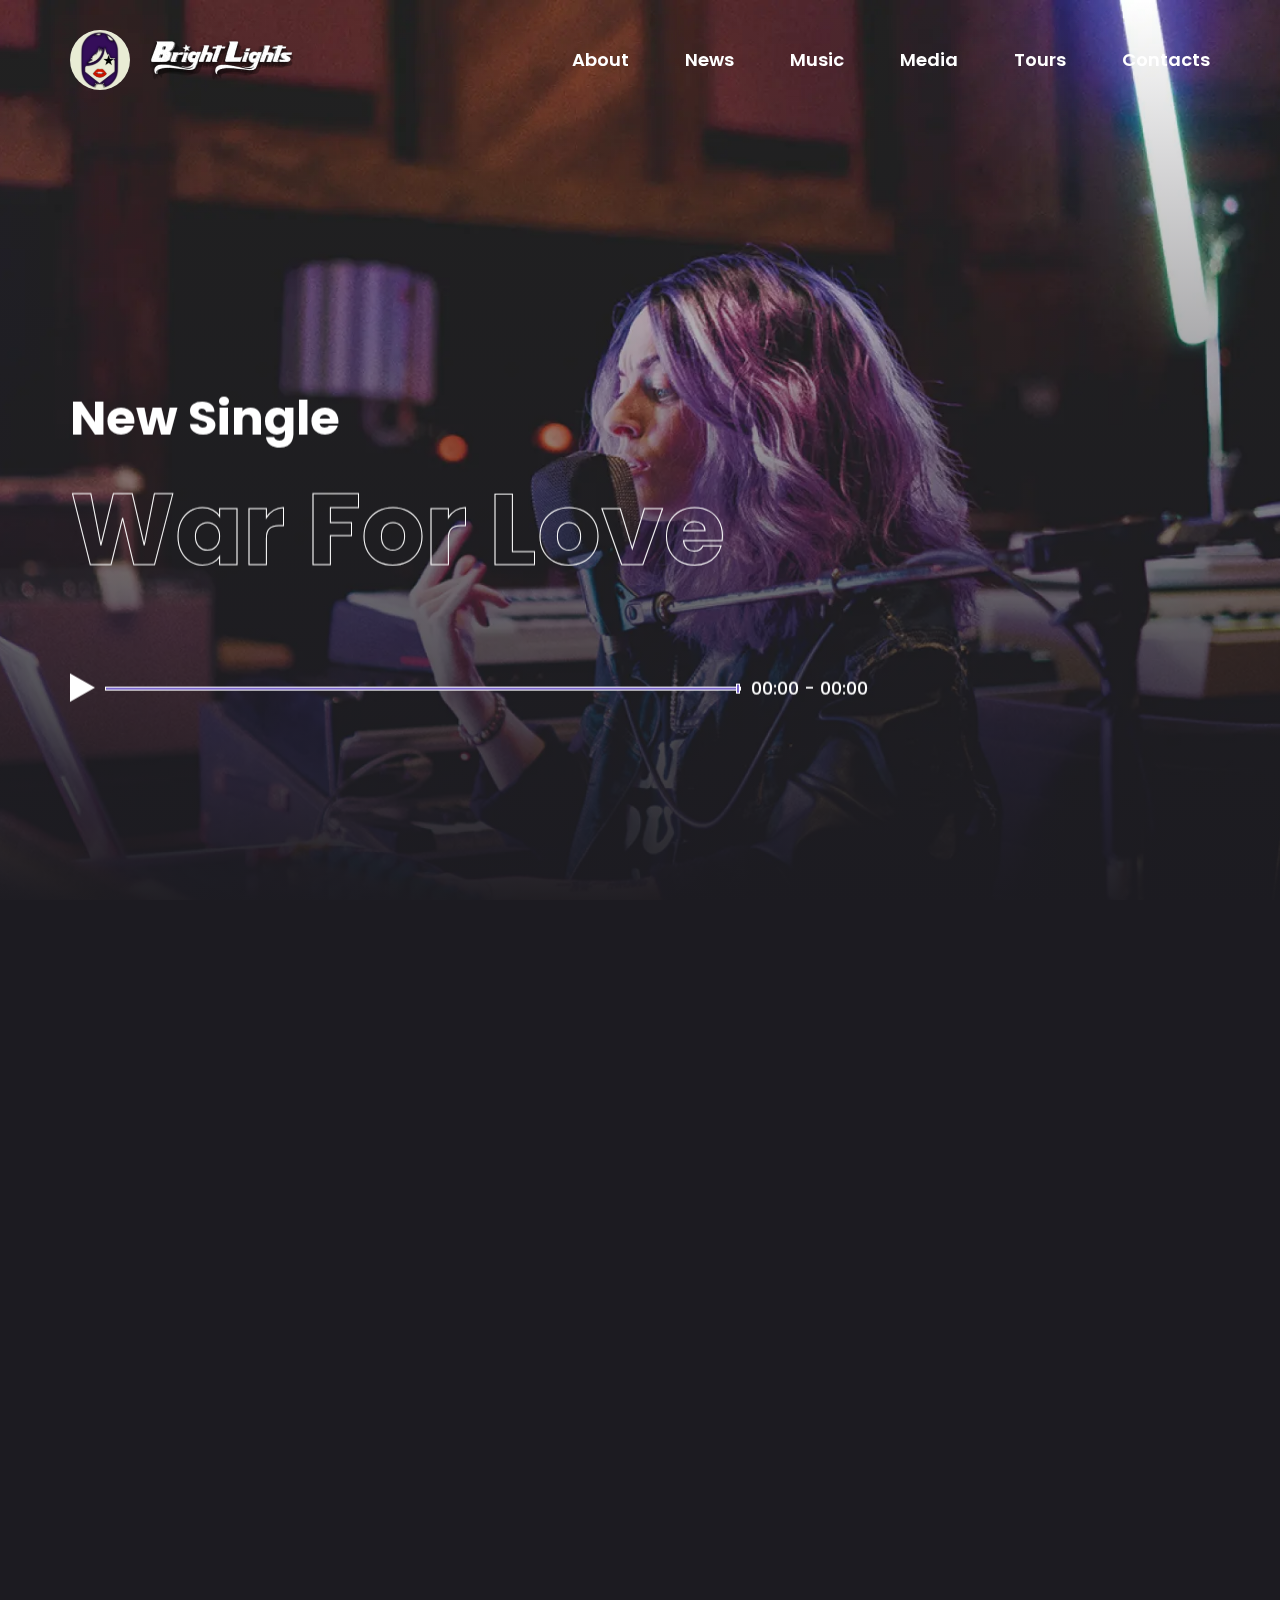
==== index.html @ 3012ba5b "Add files via upload" ====
<!DOCTYPE html>
<html lang="en">

<head>
	<title>HomePage</title>
	<meta charset="UTF-8">
	<meta name="format-detection" content="telephone=no">
	<!-- <style>body{opacity: 0;}</style> -->
	<link rel="stylesheet" href="css/style.css">
	<link rel="shortcut icon" href="favicon.ico">
	<!-- <meta name="robots" content="noindex, nofollow"> -->
	<meta name="viewport" content="width=device-width, initial-scale=1.0">
</head>

<body>
	<div class="wrapper">
		<div class="scroll-page">
			<header class="header">
				<div class="header__container">
					<a href="#" class="header__logo logo">
						<div class="logo__icon"><img src="img/logo/logo1.svg" alt="Logo-icon"></div>
						<div data-da=".menu__body, 767.98, 0" class="logo__text"><img src="img/logo/logo2.webp" alt="Logo-text"></div>
					</a>
					<div class="header__menu menu">
						<nav class="menu__body">
							<ul class="menu__list">
								<li class="menu__item"><a href="#" class="menu__link">About</a></li>
								<li class="menu__item"><a href="#" class="menu__link">News</a></li>
								<li class="menu__item"><a href="#" class="menu__link">Music</a></li>
								<li class="menu__item"><a href="#" class="menu__link">Media</a></li>
								<li class="menu__item"><a href="#" class="menu__link">Tours</a></li>
								<li class="menu__item"><a href="#" class="menu__link">Contacts</a></li>
							</ul>
						</nav>
						<button type="button" class="menu__icon icon-menu"><span></span></button>
					</div>
				</div>
			</header>
			<main class="page">
				<section class="page__main main">
					<div class="main__container">
						<div class="main__bg"><img src="img/main/background-main.webp" alt="Background-main"></div>
						<div data-speed="1.4" class="main__content">
							<p class="main__label">New Single</p>
							<h1 class="main__title">War For Love</h1>
							<div class="main__audio audio-player">
								<audio id="main-player">
									<source src="track/Europe - The Fiinal Countdown (Kalashnikoff Remix).mp3" type="audio/mpeg">
								</audio>

								<div class="audio-player__controls">
									<button class="audio-player__play-pause-btn" id="main-play-pause-btn">
										<i class="audio-player__play-icon" id="main-play-icon"><svg>
												<use xlink:href="img/icons/icons.svg#play"></use>
											</svg></i>
										<i class="audio-player__pause-icon" id="main-pause-icon"><svg>
												<use xlink:href="img/icons/icons.svg#pause"></use>
											</svg></i>
									</button>
								</div>
								<div class="audio-player__progress">
									<div class="audio-player__progress-bar" id="main-progress-bar"></div>
								</div>
								<div class="audio-player__time">
									<span class="audio-player__current-time" id="main-current-time">00:00</span><span> -</span>
									<span class="audio-player__total-time" id="main-total-time">00:00</span>
								</div>
							</div>
						</div>
						<div class="main__items">
							<div class="main__item">
								<a href="#" class="main__link link-main">
									<div class="link-main__image"><img src="img/main/item1.webp" alt="Item"></div>
									<div class="link-main__content">
										<p>Working on my upcoming full-lenthalbum that`s releasing later this year.</p>
									</div>
								</a>
							</div>
							<div class="main__item">
								<a href="#" class="main__link link-main">
									<div class="link-main__image"><img src="img/main/item2.webp" alt="Item"></div>
									<div class="link-main__content">
										<p>Halloween vibes. Listen my new track!</p>
									</div>
								</a>
							</div>
							<div class="main__item">
								<a href="#" class="main__link link-main">
									<div class="link-main__image"><img src="img/main/item3.webp" alt="Item"></div>
									<div class="link-main__content">
										<p>WarForLove is OUT NOW!! Stream it here!</p>
									</div>
								</a>
							</div>
						</div>
					</div>
				</section>
				<section class="page__bright bright">
					<div class="bright__container">
						<div class="bright__body">
							<div class="bright__content">
								<div class="bright__title title">
									<svg>
										<use xlink:href="img/icons/icons.svg#histograma"></use>
									</svg>
									<h2>bright lights</h2>
								</div>
								<div class="bright__text">
									<p>
										Bright Lights is a multi-Grammy nominated singer, songwriter, DJ and record producer. She has written for numerous
									</p>
									<p>
										pop stars including Britney Spears, Justin Bieber, Usher and Beyoncé. Her catalog has amassed over 1 billion streams
										worldwide. More than 100 million of those streams can be attributed to her artist career and include such hits as
										Porter Robinson's "Language," 3LAU's "How You Love Me" and her own single "Runaway." She was also a featured vocalist
										on Zedd's #1 Clarity album. Her latest music video, "Put It Down," reached 1 million streams in the first week,
										releasing independently. Bright Lights is currently in the studio working on a self-produced album slated for release
										in 2020.
									</p>
								</div>
								<div class="bright__links">
									<a href="#" class="bright__link"><svg>
											<use xlink:href="img/icons/icons.svg#link-icon"></use>
										</svg>Based in: Los Angeles</a>
									<a href="#" class="bright__link"><svg>
											<use xlink:href="img/icons/icons.svg#link-icon"></use>
										</svg>Founded in 2011</a>
									<a href="#" class="bright__link"><svg>
											<use xlink:href="img/icons/icons.svg#link-icon"></use>
										</svg>Genre: #DancePop</a>
									<a href="#" class="bright__link"><svg>
											<use xlink:href="img/icons/icons.svg#link-icon"></use>
										</svg>Label: 333 Recordings</a>
								</div>
							</div>
							<div class="bright__slider-block">
								<div class="bright__slider swiper">
									<div class="bright__wrapper swiper-wrapper">
										<div class="bright__slide swiper-slide"><img src="img/bright/image1.webp" alt="Image"></div>
										<div class="bright__slide swiper-slide"><img src="img/bright/image2.webp" alt="Image"></div>
										<div class="bright__slide swiper-slide"><img src="img/bright/image1.webp" alt="Image"></div>
										<div class="bright__slide swiper-slide"><img src="img/bright/image2.webp" alt="Image"></div>
									</div>
								</div>
							</div>
						</div>
						<div class="bright__poster poster-bright">
							<div class="poster-bright__text">
								<p>
									“In an age where mainstream music is designed to be as
									easily consumed as possible, listening to Bright Lights is
									refreshing, to say the least. Her sound is perfect for radio
									but complex enough to separate her from other pop newcomers.”
								</p>
							</div>
							<a href="#" class="poster-bright__link">PopULove.net</a>
							<div class="poster-bright__image"><img src="img/bright/poster.webp" alt="Poster"></div>
						</div>
					</div>
				</section>
				<section class="page__last-tracks last-tracks">
					<div class="last-tracks__container">
						<div data-da=".last-tracks__content, 767.98, 1" class="last-tracks__image" id="image-animation">
							<img src="img/last-tracks/image1.webp" alt="Image" id="track-image">
						</div>
						<div class="last-tracks__content">
							<div class="last-tracks__title title">
								<svg>
									<use xlink:href="img/icons/icons.svg#histograma"></use>
								</svg>
								<h2>Last tracks</h2>
							</div>
							<div class="last-tracks__audio audio-player">
								<audio id="last-player">
									<source src="track/Europe - The Fiinal Countdown (Kalashnikoff Remix).mp3" type="audio/mpeg">
								</audio>
								<div class="audio-player__controls">
									<button class="audio-player__play-pause-btn" id="last-play-pause-btn">
										<i class="audio-player__play-icon" id="last-play-icon"><svg>
												<use xlink:href="img/icons/icons.svg#play"></use>
											</svg></i>
										<i class="audio-player__pause-icon" id="last-pause-icon"><svg>
												<use xlink:href="img/icons/icons.svg#pause"></use>
											</svg></i>
									</button>
								</div>
								<div class="audio-player__progress">
									<div class="audio-player__progress-bar" id="last-progress-bar"></div>
								</div>
								<div class="audio-player__time">
									<span class="audio-player__current-time" id="last-current-time">00:00</span><span> -</span>
									<span class="audio-player__total-time" id="last-total-time">00:00</span>
								</div>
							</div>
							<ol class="last-tracks__track-list" id="track-list">
								<li class="last-tracks__track playing" data-src="track/Europe - The Fiinal Countdown (Kalashnikoff Remix).mp3" data-img="img/last-tracks/image1.webp">Europe - The Fiinal Countdown (Kalashnikoff Remix)</li>
								<li class="last-tracks__track" data-src="track/Dirty Boys - We Like to Party(Remix).mp3" data-img="img/bright/image1.webp">Dirty Boys - We Like to Party(Remix)</li>
								<li class="last-tracks__track" data-src="track/Dr.Alban(Remix).mp3" data-img="img/bright/image2.webp">Dr.Alban(Remix)</li>
								<li class="last-tracks__track" data-src="track/Queen - Another One Bites The Dust (Remix).mp3" data-img="img/bright/poster.webp">Queen - Another One Bites The Dust (Sofia Zlatko Remix)</li>
								<li class="last-tracks__track" data-src="track/Samira - When I Look Into Your Eyes (Maxi Mix).mp3" data-img="img/vegas/image1.webp">Samira - When I Look Into Your Eyes (Maxi Mix)</li>
							</ol>
							<div class="last-tracks__links">
								<p class="last-tracks__label">Follow me:</p>
								<a href="#" class="last-tracks__link">
									<svg>
										<use xlink:href="img/icons/icons.svg#spotify"></use>
									</svg>
									<p>Spotify</p>
								</a>
								<a href="#" class="last-tracks__link">
									<svg>
										<use xlink:href="img/icons/icons.svg#apple"></use>
									</svg>
									<p>iTunes</p>
								</a>
							</div>
						</div>
					</div>
				</section>
				<section class="page__vegas vegas">
					<div class="vegas__container">
						<div class="vegas__images">
							<div class="vegas__image vegas__image--1"><img src="img/vegas/image1.webp" alt="Image"></div>
							<div class="vegas__image vegas__image--2"><img src="img/vegas/image2.webp" alt="Image"></div>
							<div class="vegas__image vegas__image--3"><img src="img/vegas/image3.webp" alt="Image"></div>
							<div class="vegas__image vegas__image--4">
								<img src="img/vegas/image4.webp" alt="Image">
								<h2 class="vegas__title">EDC Las Vegas Mainstage</h2>
							</div>
							<div class="vegas__image vegas__image--5"><img src="img/vegas/image5.webp" alt="Image"></div>
						</div>
						<div class="vegas__body-swiper">
							<div class="vegas__slider swiper">
								<div class="vegas__wrapper swiper-wrapper">
									<div class="vegas__slide slide-vegas swiper-slide">
										<div class="slide-vegas__image"><img src="img/vegas/slide1.webp" alt="Image"></div>
										<h3 class="slide-vegas__title">Chandler, AZ</h3>
										<p class="slide-vegas__subtitle">The Park at Wild Horse Pass</p>
										<div class="slide-vegas__inner">
											<p class="slide-vegas__date">Apr 02 2021</p>
											<a href="#" class="slide-vegas__tickets">tickets</a>
										</div>
									</div>
									<div class="vegas__slide slide-vegas swiper-slide">
										<div class="slide-vegas__image"><img src="img/vegas/slide2.webp" alt="Image"></div>
										<h3 class="slide-vegas__title">Ibiza, IBZ</h3>
										<p class="slide-vegas__subtitle">Swag Ibiza Club</p>
										<div class="slide-vegas__inner">
											<p class="slide-vegas__date">Jul 08 2021</p>
											<a href="#" class="slide-vegas__tickets">tickets</a>
										</div>
									</div>
									<div class="vegas__slide slide-vegas swiper-slide">
										<div class="slide-vegas__image"><img src="img/vegas/slide3.webp" alt="Image"></div>
										<h3 class="slide-vegas__title">Ibiza, IBZ</h3>
										<p class="slide-vegas__subtitle">El Swing Ibiza</p>
										<div class="slide-vegas__inner">
											<p class="slide-vegas__date">Jul 10 2021</p>
											<a href="#" class="slide-vegas__tickets">tickets</a>
										</div>
									</div>
									<div class="vegas__slide slide-vegas swiper-slide">
										<div class="slide-vegas__image"><img src="img/vegas/slide1.webp" alt="Image"></div>
										<h3 class="slide-vegas__title">Chandler, AZ</h3>
										<p class="slide-vegas__subtitle">The Park at Wild Horse Pass</p>
										<div class="slide-vegas__inner">
											<p class="slide-vegas__date">Apr 02 2021</p>
											<a href="#" class="slide-vegas__tickets">tickets</a>
										</div>
									</div>
									<div class="vegas__slide slide-vegas swiper-slide">
										<div class="slide-vegas__image"><img src="img/vegas/slide2.webp" alt="Image"></div>
										<h3 class="slide-vegas__title">Ibiza, IBZ</h3>
										<p class="slide-vegas__subtitle">Swag Ibiza Club</p>
										<div class="slide-vegas__inner">
											<p class="slide-vegas__date">Jul 08 2021</p>
											<a href="#" class="slide-vegas__tickets">tickets</a>
										</div>
									</div>
									<div class="vegas__slide slide-vegas swiper-slide">
										<div class="slide-vegas__image"><img src="img/vegas/slide3.webp" alt="Image"></div>
										<h3 class="slide-vegas__title">Ibiza, IBZ</h3>
										<p class="slide-vegas__subtitle">El Swing Ibiza</p>
										<div class="slide-vegas__inner">
											<p class="slide-vegas__date">Jul 10 2021</p>
											<a href="#" class="slide-vegas__tickets">tickets</a>
										</div>
									</div>
								</div>
							</div>
							<button type="button" class="vegas__slide-button vegas__slide-button-prev"><svg>
									<use xlink:href="img/icons/icons.svg#arrow"></use>
								</svg></button>
							<button type="button" class="vegas__slide-button vegas__slide-button-next"><svg>
									<use xlink:href="img/icons/icons.svg#arrow"></use>
								</svg></button>
						</div>
					</div>
				</section>
			</main>
			<footer class="footer">
				<div class="footer__container">
					<a href="#" class="footer__logo logo-footer">
						<div class="logo-footer__icon"><img src="img/logo/logo1.svg" alt="Logo-icon"></div>
						<div class="logo-footer__text"><img src="img/logo/logo2.webp" alt="Logo-text"></div>
					</a>
					<table class="footer__contact">
						<tr>
							<td>Artist Management:</td>
							<td><span>Jake Henny</span></td>
						</tr>
						<tr>
							<td>EMAIL:</td>
							<td><span><a href="tomail:jake@brightlightsofficial.com">jake@brightlightsofficial.com</a></span></td>
						</tr>
					</table>
					<div class="footer__sociale sociale-footer">
						<a href="#" class="sociale-footer__link">
							<svg>
								<use xlink:href="img/icons/icons.svg#apple"></use>
							</svg>
						</a>
						<a href="#" class="sociale-footer__link">
							<svg>
								<use xlink:href="img/icons/icons.svg#spotify"></use>
							</svg>
						</a>
						<a href="#" class="sociale-footer__link">
							<svg>
								<use xlink:href="img/icons/icons.svg#instagram"></use>
							</svg>
						</a>
						<a href="#" class="sociale-footer__link">
							<svg>
								<use xlink:href="img/icons/icons.svg#youtube"></use>
							</svg>
						</a>
						<a href="#" class="sociale-footer__link">
							<svg>
								<use xlink:href="img/icons/icons.svg#twitter"></use>
							</svg>
						</a>
						<a href="#" class="sociale-footer__link">
							<svg>
								<use xlink:href="img/icons/icons.svg#facebook"></use>
							</svg>
						</a>
					</div>
					<div class="footer__copy">
						<p>© 2020 DJ bright lights.</p>
					</div>
				</div>
			</footer>
		</div>


	</div>
	
	<script src="libs/gsap/gsap.min.js"></script>
	<script src="libs/gsap/ScrollTrigger.min.js"></script>
	<script src="libs/gsap/ScrollSmoother.min.js"></script>
	<script src="js/app.js"></script>
	
</body>

</html>
---- css/style.css ----
@import url(https://fonts.googleapis.com/css?family=Poppins:regular,500,600,700&display=swap);
@import url(https://fonts.googleapis.com/css?family=Roboto:regular&display=swap);
* {
	padding: 0;
	margin: 0;
	border: 0;
}
*,
*::after,
*::before {
	box-sizing: border-box;
}
*::after,
*::before {
	display: inline-block;
}
body,
html {
	height: 100%;
	min-width: 320px;
}
body {
	color: #fff;
	line-height: 1;
	font-family: Poppins;
	font-size: 1rem;
	-ms-text-size-adjust: 100%;
	-moz-text-size-adjust: 100%;
	-webkit-text-size-adjust: 100%;
	-webkit-font-smoothing: antialiased;
	-moz-osx-font-smoothing: grayscale;
}
button,
input,
textarea {
	font-family: Poppins;
	font-size: inherit;
	line-height: inherit;
	color: inherit;
	background-color: transparent;
}
input,
textarea {
	width: 100%;
}
button,
option,
select {
	cursor: pointer;
}
a {
	display: inline-block;
	color: inherit;
	text-decoration: none;
}
ul li {
	list-style: none;
}
img {
	vertical-align: top;
}
h1,
h2,
h3,
h4,
h5,
h6 {
	font-weight: inherit;
	font-size: inherit;
}
body {
	background-color: #1c1b21;
}
.lock body {
	overflow: hidden;
	touch-action: none;
	-ms-scroll-chaining: none;
	overscroll-behavior: none;
}
.wrapper {
	min-height: 100%;
	display: flex;
	flex-direction: column;
	overflow: hidden;
}
@supports (overflow: clip) {
	.wrapper {
		overflow: clip;
	}
}
.wrapper > main {
	flex: 1 1 auto;
}
.wrapper > * {
	min-width: 0;
}
[class*="__container"] {
	max-width: 73.125rem;
	margin: 0 auto;
	padding: 0 0.9375rem;
}
.icon-menu {
	display: none;
}
.ibg {
	width: 100%;
	height: 100%;
	-o-object-fit: cover;
	object-fit: cover;
}
.ibg--top {
	-o-object-position: top;
	object-position: top;
}
.ibg--bottom {
	-o-object-position: bottom;
	object-position: bottom;
}
.ibg--left {
	-o-object-position: left;
	object-position: left;
}
.ibg--right {
	-o-object-position: right;
	object-position: right;
}
.ibg--contain {
	-o-object-fit: contain;
	object-fit: contain;
}
.logo {
	transition: all 0.3s;
}
.logo__icon {
	border-radius: 50%;
}
.logo__icon img {
	width: 100%;
	transition: -webkit-filter 0.6s;
	transition: filter 0.6s;
	transition:
		filter 0.6s,
		-webkit-filter 0.6s;
}
.logo__text img {
	width: 100%;
	transition: -webkit-filter 0.6s;
	transition: filter 0.6s;
	transition:
		filter 0.6s,
		-webkit-filter 0.6s;
}
.audio-player {
	display: flex;
	align-items: center;
	gap: 0.625rem;
	width: 100%;
}
.audio-player__play-pause-btn svg {
	width: 100%;
}
.audio-player__play-icon svg {
	width: 100%;
}
.audio-player__pause-icon {
	display: none;
}
.audio-player__pause-icon svg {
	width: 100%;
}
.audio-player__progress {
	height: 0.25rem;
	background: #fff;
	flex-grow: 1;
	border: 0.0625rem solid #fff;
}
.audio-player__progress-bar {
	height: 0.125rem;
	background: #7a66cc;
	position: relative;
}
.audio-player__progress-bar::before {
	content: "";
	position: absolute;
	width: 0.25rem;
	height: 0.625rem;
	top: 50%;
	-webkit-transform: translateY(-50%);
	transform: translateY(-50%);
	right: 0;
	background: #7a66cc;
	border: 0.0625rem solid #fff;
}
.audio-player__time {
	font-weight: 500;
}
.title {
	display: flex;
	align-items: center;
}
.title svg {
	color: #7a66cc;
	-webkit-animation: rotateSvg 1s infinite ease-in-out;
	animation: rotateSvg 1s infinite ease-in-out;
}
@-webkit-keyframes rotateSvg {
	0% {
		-webkit-transform: translateX(0);
		transform: translateX(0);
	}
	25% {
		-webkit-transform: perspective(100px) translateX(1%) rotateY(-15deg);
		transform: perspective(100px) translateX(1%) rotateY(-15deg);
	}
	50% {
		-webkit-transform: translateX(0);
		transform: translateX(0);
	}
	75% {
		-webkit-transform: perspective(100px) translateX(-1%) rotateY(15deg);
		transform: perspective(100px) translateX(-1%) rotateY(15deg);
	}
	100% {
		-webkit-transform: translateX(0);
		transform: translateX(0);
	}
}
@keyframes rotateSvg {
	0% {
		-webkit-transform: translateX(0);
		transform: translateX(0);
	}
	25% {
		-webkit-transform: perspective(100px) translateX(1%) rotateY(-15deg);
		transform: perspective(100px) translateX(1%) rotateY(-15deg);
	}
	50% {
		-webkit-transform: translateX(0);
		transform: translateX(0);
	}
	75% {
		-webkit-transform: perspective(100px) translateX(-1%) rotateY(15deg);
		transform: perspective(100px) translateX(-1%) rotateY(15deg);
	}
	100% {
		-webkit-transform: translateX(0);
		transform: translateX(0);
	}
}
.title h2 {
	font-weight: 700;
}
.title h2::first-letter {
	text-transform: uppercase;
}
.header {
	position: absolute;
	width: 100%;
	top: 0;
	left: 0;
	z-index: 50;
}
.header__container {
	display: flex;
	justify-content: space-between;
	align-items: center;
	gap: 1.25rem;
}
.header__logo {
	max-width: 14.5625rem;
	display: flex;
	align-items: center;
	gap: 1.25rem;
	position: relative;
	z-index: 55;
}
.header__menu {
	font-size: 1.125rem;
	font-weight: 600;
}
.menu__list {
	display: flex;
}
.menu__link {
	position: relative;
}
.menu__link::before {
	content: "";
	position: absolute;
	width: 0%;
	height: 0.0625rem;
	bottom: 0;
	left: 50%;
	background: #fff;
	transition: all 0.3s;
}
.footer__container {
	display: flex;
	flex-direction: column;
	align-items: center;
}
.footer__logo {
	max-width: 14.5625rem;
	display: flex;
	align-items: center;
	gap: 1.25rem;
}
.footer__contact {
	text-align: center;
	text-transform: uppercase;
}
.footer__contact span {
	font-weight: 400;
}
.footer__contact tr {
	margin-bottom: 0.9375rem;
}
.footer__contact td {
	text-align: right;
}
.footer__contact td:nth-child(2n) {
	text-align: left;
}
.footer__contact td a {
	transition: all 0.3s;
}
.footer__sociale {
	display: flex;
	justify-content: center;
	align-items: center;
	flex-wrap: wrap;
	gap: 0.9375rem;
}
.footer__copy {
	font-size: 0.8125rem;
	text-transform: uppercase;
	opacity: 0.5;
}
.logo-footer {
	display: flex;
	gap: 1.25rem;
	align-items: center;
	transition: all 0.3s;
}
.logo-footer__icon img {
	width: 100%;
	transition: -webkit-filter 0.6s;
	transition: filter 0.6s;
	transition:
		filter 0.6s,
		-webkit-filter 0.6s;
}
.logo-footer__text img {
	width: 100%;
	transition: -webkit-filter 0.6s;
	transition: filter 0.6s;
	transition:
		filter 0.6s,
		-webkit-filter 0.6s;
}
.sociale-footer__link {
	cursor: pointer;
	width: 3.75rem;
	height: 3.75rem;
	border-radius: 50%;
	border: 0.5rem solid #2c2c2c;
	background-color: #7a66cc;
	display: flex;
	justify-content: center;
	align-items: center;
	transition: all 0.3s;
}
.sociale-footer__link svg {
	width: 1.5rem;
	height: 1.5rem;
	transition: all 0.3s;
}
.main__bg {
	overflow: hidden;
	position: absolute;
	width: 100%;
	top: 0;
	left: 0;
	z-index: -1;
	-o-object-position: bottom;
	object-position: bottom;
}
.main__bg::before {
	content: "";
	position: absolute;
	width: 100%;
	height: 100%;
	top: 0;
	left: 0;
	background: linear-gradient(180deg, rgba(255, 255, 255, 0) 0, #1c1b21 92.19%);
	z-index: 1;
}
.main__bg img {
	width: 100%;
	aspect-ratio: 1920/1000;
	-o-object-fit: cover;
	object-fit: cover;
}
.main__content {
	font-weight: 700;
}
.main__label {
	line-height: 120%;
}
.main__title {
	line-height: 165%;
	color: transparent;
	-webkit-text-stroke: 1px #fff;
}
.main__audio {
	width: 90%;
}
.main__items {
	display: flex;
	align-items: center;
	justify-content: center;
	gap: 1.875rem;
	flex-wrap: wrap;
}
.link-main {
	position: relative;
	border-radius: 1.25rem 0;
	overflow: hidden;
	transition: -webkit-filter 0.3s;
	transition: filter 0.3s;
	transition:
		filter 0.3s,
		-webkit-filter 0.3s;
}
.link-main__image img {
	width: 100%;
	aspect-ratio: 350/300;
	-o-object-fit: cover;
	object-fit: cover;
	transition: -webkit-transform 0.3s;
	transition: transform 0.3s;
	transition:
		transform 0.3s,
		-webkit-transform 0.3s;
}
.link-main__content {
	padding: 1.25rem;
	background: rgba(122, 102, 204, 0.7176470588);
	position: absolute;
	width: 100%;
	height: 25%;
	bottom: 0;
	left: 0;
	display: flex;
	align-items: center;
}
.link-main__content p {
	font-weight: 500;
}
.bright__body {
	position: relative;
}
.bright__content {
	width: 100%;
}
.bright__text p {
	opacity: 0.7;
}
.bright__text p:not(:last-child) {
	margin-bottom: 1.25rem;
}
.bright__links {
	display: grid;
	grid-template-columns: repeat(2, 1fr);
	row-gap: 1.875rem;
}
.bright__link {
	display: flex;
	align-items: center;
	gap: 1.25rem;
	transition: all 0.3s;
	font-size: 1.125rem;
	font-weight: 600;
}
.bright__link svg {
	color: #7a66cc;
	transition: all 0.3s;
}
.bright__slide {
	padding: 6.25rem;
}
.bright__slide img {
	width: 100%;
	aspect-ratio: 350/400;
	-o-object-fit: cover;
	object-fit: cover;
	border-radius: 1.875rem 0;
}
.poster-bright {
	position: relative;
	border: 0.0625rem solid #fff;
	border-radius: 1.875rem 0;
}
.poster-bright__text p {
	font-size: 1.125rem;
	line-height: 130%;
	position: relative;
	padding-bottom: 1.25rem;
}
.poster-bright__text p::before {
	content: "";
	position: absolute;
	width: 100%;
	height: 0.0625rem;
	bottom: 0;
	left: 0;
	background: #fff;
}
.poster-bright__link {
	padding-top: 1.5625rem;
	font-weight: 700;
	color: #7a66cc;
	font-size: 1.125rem;
	transition: all 0.3s;
}
.poster-bright__image img {
	width: 100%;
	aspect-ratio: 370/483;
	-o-object-fit: cover;
	object-fit: cover;
	border-radius: 1.875rem 0;
}
.last-tracks__image {
	border-radius: 50%;
	border: 1.25rem solid #7a66cc;
	outline: 1.25rem solid rgba(122, 102, 204, 0.5450980392);
	-webkit-animation: outline 1s infinite ease-out;
	animation: outline 1s infinite ease-out;
	overflow: hidden;
}
@-webkit-keyframes outline {
	0% {
		outline: 0.0625rem solid rgba(122, 102, 204, 0.1137254902);
	}
	10% {
		outline: 0.125rem solid rgba(122, 102, 204, 0.1843137255);
	}
	20% {
		outline: 0.25rem solid rgba(122, 102, 204, 0.368627451);
	}
	30% {
		outline: 0.375rem solid rgba(122, 102, 204, 0.5490196078);
	}
	40% {
		outline: 0.5rem solid rgba(122, 102, 204, 0.6745098039);
	}
	50% {
		outline: 0.625rem solid rgba(122, 102, 204, 0.5450980392);
	}
	60% {
		outline: 0.75rem solid rgba(122, 102, 204, 0.5450980392);
	}
	70% {
		outline: 0.875rem solid rgba(122, 102, 204, 0.5450980392);
	}
	80% {
		outline: 1rem solid rgba(122, 102, 204, 0.5450980392);
	}
	90% {
		outline: 1.125rem solid rgba(122, 102, 204, 0.5450980392);
	}
	100% {
		outline: 1.75rem solid rgba(122, 102, 204, 0.5450980392);
	}
}
@keyframes outline {
	0% {
		outline: 0.0625rem solid rgba(122, 102, 204, 0.1137254902);
	}
	10% {
		outline: 0.125rem solid rgba(122, 102, 204, 0.1843137255);
	}
	20% {
		outline: 0.25rem solid rgba(122, 102, 204, 0.368627451);
	}
	30% {
		outline: 0.375rem solid rgba(122, 102, 204, 0.5490196078);
	}
	40% {
		outline: 0.5rem solid rgba(122, 102, 204, 0.6745098039);
	}
	50% {
		outline: 0.625rem solid rgba(122, 102, 204, 0.5450980392);
	}
	60% {
		outline: 0.75rem solid rgba(122, 102, 204, 0.5450980392);
	}
	70% {
		outline: 0.875rem solid rgba(122, 102, 204, 0.5450980392);
	}
	80% {
		outline: 1rem solid rgba(122, 102, 204, 0.5450980392);
	}
	90% {
		outline: 1.125rem solid rgba(122, 102, 204, 0.5450980392);
	}
	100% {
		outline: 1.75rem solid rgba(122, 102, 204, 0.5450980392);
	}
}
.last-tracks__track {
	cursor: pointer;
}
.playing {
	color: #7a66cc;
}
.last-tracks__image img {
	width: 100%;
	aspect-ratio: 1/1;
	-o-object-fit: cover;
	object-fit: cover;
}
.last-tracks__track-list {
	padding: 0.625rem 1.875rem;
}
.last-tracks__track:not(:last-child) {
	margin-bottom: 0.9375rem;
}
.last-tracks__links {
	display: flex;
	gap: 1.25rem;
	align-items: center;
	justify-content: flex-start;
}
.last-tracks__label {
	font-weight: 600;
}
.last-tracks__link {
	display: flex;
	gap: 0.625rem;
	align-items: center;
}
.last-tracks__link svg {
	width: 1.875rem;
	height: 1.875rem;
}
.last-tracks__link p {
	font-size: 0.875rem;
	font-weight: 600;
}
.vegas__images {
	display: grid;
	grid-template-columns: repeat(4, 1fr);
	grid-template-rows: repeat(2, 1fr);
}
.vegas__image img {
	width: 100%;
	height: 100%;
	-o-object-fit: cover;
	object-fit: cover;
	border-radius: 1.875rem 0;
}
.vegas__image--1 {
	grid-area: 1/1/3/2;
}
.vegas__image--2 {
	grid-area: 1/2/2/3;
}
.vegas__image--3 {
	grid-area: 1/3/2/4;
}
.vegas__image--4 {
	grid-area: 2/2/3/4;
	position: relative;
}
.vegas__image--4::before {
	content: "";
	position: absolute;
	width: 100%;
	height: 100%;
	top: 0;
	left: 0;
	background: rgba(28, 27, 33, 0.8);
}
.vegas__image--5 {
	grid-area: 1/4/3/5;
}
.vegas__title {
	padding-left: 0.9375rem;
	padding-right: 0.9375rem;
	position: absolute;
	width: 100%;
	height: 100%;
	top: 50%;
	left: 0;
	text-align: center;
	font-weight: 700;
	color: #7a66cc;
}
.vegas__body-swiper {
	position: relative;
}
.vegas__slider {
	padding: 0.625rem;
}
.vegas__slide-button {
	border: 0.0625rem solid #fff;
	border-radius: 0.625rem 0;
	padding: 1.3125rem 0.5625rem;
	margin-bottom: 1.875srem;
	position: absolute;
}
.vegas__slide-button svg {
	width: 1.25rem;
	height: 0.625rem;
}
.vegas__slide-button-prev {
	left: -5%;
}
.vegas__slide-button-next {
	right: -5%;
}
.vegas__slide-button-next svg {
	-webkit-transform: rotate(180deg);
	transform: rotate(180deg);
}
.swiper-button-disabled {
	opacity: 0.2;
}
.slide-vegas {
	display: flex;
	flex-direction: column;
	width: 100%;
	height: 100%;
	justify-content: space-between;
	border-radius: 1.875rem 0;
	background: #2f2b2b;
	overflow: hidden;
	transition: all 0.5s;
}
.slide-vegas__image {
	overflow: hidden;
}
.slide-vegas__image img {
	width: 100%;
	height: 100%;
	aspect-ratio: 350/280;
	-o-object-fit: cover;
	object-fit: cover;
	transition: -webkit-transform 0.5s;
	transition: transform 0.5s;
	transition:
		transform 0.5s,
		-webkit-transform 0.5s;
}
.slide-vegas__title {
	font-size: 1.125rem;
	font-weight: 700;
	opacity: 0.5;
	padding: 0.625rem 2.1875rem;
}
.slide-vegas__subtitle {
	font-size: 1.125rem;
	font-weight: 500;
	padding: 0.625rem 2.1875rem;
	margin-bottom: 1.25rem;
}
.slide-vegas__inner {
	display: grid;
	grid-template-columns: 1fr 1fr;
	font-size: 1.125rem;
	font-weight: 700;
	text-transform: uppercase;
	position: relative;
	z-index: 1;
}
.slide-vegas__inner::before {
	content: "";
	position: absolute;
	z-index: -1;
	width: 0%;
	height: 100%;
	top: 0;
	right: 0;
	background: rgba(122, 102, 204, 0.7607843137);
	border-radius: 1.875rem 0;
	transition: all 0.5s ease-out;
}
.slide-vegas__date {
	justify-self: center;
	align-self: center;
	text-align: center;
	opacity: 0.5;
	transition: all 0.5s;
	padding: 0.625rem;
}
.slide-vegas__tickets {
	justify-self: center;
	text-align: center;
	width: 100%;
	height: 100%;
	padding: 1.125rem 0.625rem;
	background: #7a66cc;
	border-radius: 1.875rem 0;
}
.swiper {
	overflow: hidden;
}
.swiper-initialized {
	touch-action: pan-y;
}
.swiper-wrapper {
	width: 100%;
	height: 100%;
	box-sizing: content-box;
	display: flex;
	position: relative;
}
.swiper-vertical .swiper-wrapper {
	flex-direction: column;
}
.swiper-autoheight .swiper-wrapper {
	align-items: flex-start;
}
.swiper-initialized .swiper-slide {
	flex-shrink: 0;
}
.swiper-android .swiper-slide,
.swiper-android .swiper-wrapper {
	-webkit-transform: translate3d(0, 0, 0);
	transform: translate3d(0, 0, 0);
}
.swiper-button-lock {
	display: none !important;
}
@media (min-width: 47.99875em) {
	.poster-bright__text p {
		width: 50%;
	}
	.poster-bright__image {
		position: absolute;
		width: 35%;
		top: 50%;
		right: 5%;
		-webkit-transform: translateY(-50%);
		transform: translateY(-50%);
	}
	.last-tracks__container {
		display: grid;
		grid-template-columns: 1fr 1fr;
		align-items: center;
		gap: 4.375rem;
	}
}
@media (min-width: 61.99875em) {
	.main__audio {
		width: 70%;
	}
	.bright__slider-block {
		position: absolute;
		top: 0;
		right: 0;
	}
}
@media (min-width: 61.99875em) and (min-width: 73.125em) {
	.bright__content {
		width: 33.75rem;
	}
	.bright__slider-block {
		width: 33.75rem;
	}
}
@media (min-width: 73.125em) {
	.logo__icon {
		width: 3.75rem;
	}
	.logo__text {
		width: 8.9375rem;
	}
	.audio-player__controls {
		width: 1.5625rem;
	}
	.audio-player__time {
		font-size: 1.125rem;
	}
	.title {
		gap: 1.875rem;
	}
	.title svg {
		width: 4rem;
	}
	.title svg {
		height: 1.9375rem;
	}
	.title h2 {
		font-size: 3rem;
	}
	.header__container {
		padding-top: 1.875rem;
	}
	.menu__list {
		-webkit-column-gap: 3.5rem;
		-moz-column-gap: 3.5rem;
		column-gap: 3.5rem;
	}
	.footer {
		padding-top: 5.3125rem;
	}
	.footer {
		padding-bottom: 2.5rem;
	}
	.footer__logo {
		margin-bottom: 3.75rem;
	}
	.footer__contact {
		margin-bottom: 3.75rem;
	}
	.footer__contact {
		font-size: 1.125rem;
	}
	.footer__contact td:nth-child(2n) {
		padding-left: 1.25rem;
	}
	.footer__sociale {
		margin-bottom: 6.25rem;
	}
	.logo-footer {
		width: 13.9375rem;
	}
	.page__main {
		padding-bottom: 5.625rem;
	}
	.page__bright {
		padding-top: 5.625rem;
	}
	.page__bright {
		padding-bottom: 5.625rem;
	}
	.page__last-tracks {
		padding-top: 5.625rem;
	}
	.page__last-tracks {
		padding-bottom: 5.625rem;
	}
	.page__vegas {
		padding-top: 5.625rem;
	}
	.page__vegas {
		padding-bottom: 5.625rem;
	}
	.main__bg {
		height: 62.5rem;
	}
	.main__content {
		padding-top: 25.75rem;
	}
	.main__content:not(:last-child) {
		margin-bottom: 8.125rem;
	}
	.main__label {
		font-size: 3rem;
	}
	.main__title {
		font-size: 6.25rem;
	}
	.bright__body {
		margin-bottom: 15.625rem;
	}
	.bright__title:not(:last-child) {
		margin-bottom: 3.75rem;
	}
	.bright__text:not(:last-child) {
		margin-bottom: 3.75rem;
	}
	.bright__links {
		-webkit-column-gap: 2.5rem;
		-moz-column-gap: 2.5rem;
		column-gap: 2.5rem;
	}
	.bright__link svg {
		width: 1.875rem;
	}
	.bright__link svg {
		height: 1.875rem;
	}
	.poster-bright {
		padding-top: 3.125rem;
	}
	.poster-bright {
		padding-left: 5rem;
	}
	.poster-bright {
		padding-right: 5rem;
	}
	.poster-bright {
		padding-bottom: 3.125rem;
	}
	.last-tracks__track-list {
		margin-bottom: 3.125rem;
	}
	.last-tracks__track {
		font-size: 1.125rem;
	}
	.last-tracks__label {
		font-size: 1.5rem;
	}
	.vegas__images {
		gap: 1.875rem;
	}
	.vegas__images {
		margin-bottom: 11.25rem;
	}
	.vegas__title {
		font-size: 1.5rem;
	}
	.slide-vegas__image {
		margin-bottom: 1.25rem;
	}
}
@media (min-width: 81.25rem) {
	.vegas__slide-button {
		top: 50%;
		-webkit-transform: translateY(-50%);
		transform: translateY(-50%);
	}
}
@media (max-width: 20em) {
	.logo__icon {
		width: 2.5rem;
	}
	.audio-player__controls {
		width: 1.125rem;
	}
	.audio-player__time {
		font-size: 0.875rem;
	}
	.title {
		gap: 0.625rem;
	}
	.title svg {
		width: 2.5rem;
	}
	.title svg {
		height: 1.25rem;
	}
	.title h2 {
		font-size: 1.5rem;
	}
	.header__container {
		padding-top: 0.9375rem;
	}
	.menu__list {
		-webkit-column-gap: 1.25rem;
		-moz-column-gap: 1.25rem;
		column-gap: 1.25rem;
	}
	.footer {
		padding-top: 2.5rem;
	}
	.footer {
		padding-bottom: 1.25rem;
	}
	.footer__logo {
		margin-bottom: 1.25rem;
	}
	.footer__contact {
		margin-bottom: 1.25rem;
	}
	.footer__contact {
		font-size: 0.75rem;
	}
	.footer__contact td:nth-child(2n) {
		padding-left: 0.625rem;
	}
	.footer__sociale {
		margin-bottom: 2.5rem;
	}
	.logo-footer {
		width: 10rem;
	}
	.page__main {
		padding-bottom: 1.25rem;
	}
	.page__bright {
		padding-top: 1.25rem;
	}
	.page__bright {
		padding-bottom: 1.25rem;
	}
	.page__last-tracks {
		padding-top: 1.25rem;
	}
	.page__last-tracks {
		padding-bottom: 1.25rem;
	}
	.page__vegas {
		padding-top: 1.25rem;
	}
	.page__vegas {
		padding-bottom: 3.75rem;
	}
	.main__bg {
		height: 25rem;
	}
	.main__content {
		padding-top: 12.5rem;
	}
	.main__content:not(:last-child) {
		margin-bottom: 1.875rem;
	}
	.main__label {
		font-size: 1.5rem;
	}
	.main__title {
		font-size: 3.125rem;
	}
	.bright__body {
		margin-bottom: 1.25rem;
	}
	.bright__title:not(:last-child) {
		margin-bottom: 1.25rem;
	}
	.bright__text:not(:last-child) {
		margin-bottom: 1.25rem;
	}
	.bright__links {
		-webkit-column-gap: 1.25rem;
		-moz-column-gap: 1.25rem;
		column-gap: 1.25rem;
	}
	.bright__link svg {
		width: 1.25rem;
	}
	.bright__link svg {
		height: 1.25rem;
	}
	.poster-bright {
		padding-top: 1.25rem;
	}
	.poster-bright {
		padding-left: 1.5625rem;
	}
	.poster-bright {
		padding-right: 1.5625rem;
	}
	.poster-bright {
		padding-bottom: 1.25rem;
	}
	.last-tracks__track-list {
		margin-bottom: 1.25rem;
	}
	.last-tracks__track {
		font-size: 1rem;
	}
	.last-tracks__label {
		font-size: 1.25rem;
	}
	.vegas__images {
		gap: 0.3125rem;
	}
	.vegas__images {
		margin-bottom: 2.5rem;
	}
	.vegas__title {
		font-size: 1.125rem;
	}
	.slide-vegas__image {
		margin-bottom: 0.0000000625rem;
	}
}
@media (max-width: 100rem) {
	.main__bg img {
		aspect-ratio: 1400/1000;
	}
}
@media (max-width: 81.25rem) {
	.vegas__slide-button-prev {
		left: 0;
	}
	.vegas__slide-button-next {
		right: 0;
	}
}
@media (max-width: 73.125em) {
	.main__bg img {
		aspect-ratio: 1200/1000;
	}
}
@media (max-width: 61.99875em) {
	.header__container {
		padding-left: 0.9375rem;
	}
	.header__container {
		padding-right: 0.9375rem;
	}
	.bright__slider {
		margin-left: -0.9375rem;
		margin-right: -0.9375rem;
	}
}
@media (max-width: 47.99875em) {
	.menu__body {
		position: fixed;
		width: 100%;
		height: 100%;
		left: 0;
		top: -100%;
		overflow: auto;
		padding: 1.25rem 0.9375rem 0.9375rem 1.875rem;
		display: flex;
		gap: 2.5rem;
		flex-direction: column;
		align-items: center;
		transition: top 0.3s;
		background-color: #7a66cc;
	}
	.menu__body::before {
		content: "";
		position: fixed;
		width: 100%;
		height: 4.375rem;
		left: 0;
		top: -100%;
		transition: top 0.3s;
		z-index: 2;
	}
	.menu-open .menu__body {
		top: 0;
	}
	.menu-open .menu__body::before {
		top: 0;
	}
	.menu__list {
		flex-direction: column;
		align-items: center;
		row-gap: 1.25rem;
	}
	.menu__item:nth-child(n) {
		opacity: 0;
		-webkit-transform: translateX(-100px);
		transform: translateX(-100px);
	}
	.menu__item:nth-child(2n) {
		opacity: 0;
		-webkit-transform: translateX(100px);
		transform: translateX(100px);
	}
	.menu-open .menu__item:nth-child(n) {
		opacity: 1;
		-webkit-transform: translateX(0);
		transform: translateX(0);
		transition: all 0.6s;
	}
	.menu-open .menu__item:nth-child(2n) {
		opacity: 1;
		-webkit-transform: translateX(0);
		transform: translateX(0);
		transition: all 0.6s;
	}
	.menu__link {
		font-size: 1.625rem;
	}
	.icon-menu {
		display: block;
		position: relative;
		width: 1.875rem;
		height: 1.125rem;
		z-index: 5;
	}
	.icon-menu span,
	.icon-menu::after,
	.icon-menu::before {
		content: "";
		transition: all 0.3s ease 0s;
		right: 0;
		position: absolute;
		width: 100%;
		height: 0.125rem;
		background-color: #fff;
	}
	.icon-menu::before {
		top: 0;
	}
	.icon-menu::after {
		bottom: 0;
	}
	.icon-menu span {
		top: calc(50% - 0.0625rem);
	}
	.menu-open .icon-menu span {
		width: 0;
	}
	.menu-open .icon-menu::before {
		top: calc(50% - 0.0625rem);
		-webkit-transform: rotate(-45deg);
		transform: rotate(-45deg);
	}
	.menu-open .icon-menu::after {
		bottom: calc(50% - 0.0625rem);
		-webkit-transform: rotate(45deg);
		transform: rotate(45deg);
	}
	.logo__text {
		width: 5.625rem;
	}
	.main__bg img {
		aspect-ratio: 1400/1000;
	}
	.bright__slide {
		padding: 4.375rem;
	}
	.poster-bright__link {
		margin-bottom: 1.25rem;
	}
	.last-tracks__image {
		margin: 6.25rem 3.125rem 0.625rem 3.125rem;
	}
	.last-tracks__links {
		justify-content: center;
	}
	.vegas__images {
		grid-template-columns: repeat(2, 1fr);
		grid-template-rows: repeat(4, 1fr);
	}
	.vegas__image--1 {
		grid-area: 3/1/5/2;
	}
	.vegas__image--2 {
		grid-area: 1/1/2/2;
	}
	.vegas__image--3 {
		grid-area: 1/2/2/3;
	}
	.vegas__image--4 {
		grid-area: 2/1/3/3;
	}
	.vegas__image--5 {
		grid-area: 3/2/5/3;
	}
}
@media (max-width: 47.99875em) and (any-hover: none) {
	.icon-menu {
		cursor: default;
	}
}
@media (max-width: 47.99875em) and (max-width: 20em) {
	.logo__text {
		width: 8.75rem;
	}
}
@media (max-width: 29.99875em) {
	.bright__links {
		grid-template-columns: repeat(1, 1fr);
	}
	.bright__slide {
		padding: 3.125rem;
	}
}
@media (min-width: 20em) and (max-width: 73.125em) {
	@supports (width: clamp(2.5rem, 2.0294117647rem + 2.3529411765vw, 3.75rem)) {
		.logo__icon {
			width: clamp(2.5rem, 2.0294117647rem + 2.3529411765vw, 3.75rem);
		}
	}
	@supports not (width: clamp(2.5rem, 2.0294117647rem + 2.3529411765vw, 3.75rem)) {
		.logo__icon {
			width: calc(2.5rem + 1.25 * (100vw - 20rem) / 53.125);
		}
	}
	@supports (width: clamp(1.125rem, 0.9602941176rem + 0.8235294118vw, 1.5625rem)) {
		.audio-player__controls {
			width: clamp(1.125rem, 0.9602941176rem + 0.8235294118vw, 1.5625rem);
		}
	}
	@supports not (width: clamp(1.125rem, 0.9602941176rem + 0.8235294118vw, 1.5625rem)) {
		.audio-player__controls {
			width: calc(1.125rem + 0.4375 * (100vw - 20rem) / 53.125);
		}
	}
	@supports (font-size: clamp(0.875rem, 0.7808823529rem + 0.4705882353vw, 1.125rem)) {
		.audio-player__time {
			font-size: clamp(0.875rem, 0.7808823529rem + 0.4705882353vw, 1.125rem);
		}
	}
	@supports not (font-size: clamp(0.875rem, 0.7808823529rem + 0.4705882353vw, 1.125rem)) {
		.audio-player__time {
			font-size: calc(0.875rem + 0.25 * (100vw - 20rem) / 53.125);
		}
	}
	@supports (gap: clamp(0.625rem, 0.1544117647rem + 2.3529411765vw, 1.875rem)) {
		.title {
			gap: clamp(0.625rem, 0.1544117647rem + 2.3529411765vw, 1.875rem);
		}
	}
	@supports not (gap: clamp(0.625rem, 0.1544117647rem + 2.3529411765vw, 1.875rem)) {
		.title {
			gap: calc(0.625rem + 1.25 * (100vw - 20rem) / 53.125);
		}
	}
	@supports (width: clamp(2.5rem, 1.9352941176rem + 2.8235294118vw, 4rem)) {
		.title svg {
			width: clamp(2.5rem, 1.9352941176rem + 2.8235294118vw, 4rem);
		}
	}
	@supports not (width: clamp(2.5rem, 1.9352941176rem + 2.8235294118vw, 4rem)) {
		.title svg {
			width: calc(2.5rem + 1.5 * (100vw - 20rem) / 53.125);
		}
	}
	@supports (height: clamp(1.25rem, 0.9911764706rem + 1.2941176471vw, 1.9375rem)) {
		.title svg {
			height: clamp(1.25rem, 0.9911764706rem + 1.2941176471vw, 1.9375rem);
		}
	}
	@supports not (height: clamp(1.25rem, 0.9911764706rem + 1.2941176471vw, 1.9375rem)) {
		.title svg {
			height: calc(1.25rem + 0.6875 * (100vw - 20rem) / 53.125);
		}
	}
	@supports (font-size: clamp(1.5rem, 0.9352941176rem + 2.8235294118vw, 3rem)) {
		.title h2 {
			font-size: clamp(1.5rem, 0.9352941176rem + 2.8235294118vw, 3rem);
		}
	}
	@supports not (font-size: clamp(1.5rem, 0.9352941176rem + 2.8235294118vw, 3rem)) {
		.title h2 {
			font-size: calc(1.5rem + 1.5 * (100vw - 20rem) / 53.125);
		}
	}
	@supports (padding-top: clamp(0.9375rem, 0.5845588235rem + 1.7647058824vw, 1.875rem)) {
		.header__container {
			padding-top: clamp(0.9375rem, 0.5845588235rem + 1.7647058824vw, 1.875rem);
		}
	}
	@supports not (padding-top: clamp(0.9375rem, 0.5845588235rem + 1.7647058824vw, 1.875rem)) {
		.header__container {
			padding-top: calc(0.9375rem + 0.9375 * (100vw - 20rem) / 53.125);
		}
	}
	@supports ((-moz-column-gap: clamp(1.25rem, 0.4029411765rem + 4.2352941176vw, 3.5rem)) or (column-gap: clamp(1.25rem, 0.4029411765rem + 4.2352941176vw, 3.5rem))) {
		.menu__list {
			-webkit-column-gap: clamp(1.25rem, 0.4029411765rem + 4.2352941176vw, 3.5rem);
			-moz-column-gap: clamp(1.25rem, 0.4029411765rem + 4.2352941176vw, 3.5rem);
			column-gap: clamp(1.25rem, 0.4029411765rem + 4.2352941176vw, 3.5rem);
		}
	}
	@supports not ((-moz-column-gap: clamp(1.25rem, 0.4029411765rem + 4.2352941176vw, 3.5rem)) or (column-gap: clamp(1.25rem, 0.4029411765rem + 4.2352941176vw, 3.5rem))) {
		.menu__list {
			-webkit-column-gap: calc(1.25rem + 2.25 * (100vw - 20rem) / 53.125);
			-moz-column-gap: calc(1.25rem + 2.25 * (100vw - 20rem) / 53.125);
			column-gap: calc(1.25rem + 2.25 * (100vw - 20rem) / 53.125);
		}
	}
	@supports (padding-top: clamp(2.5rem, 1.4411764706rem + 5.2941176471vw, 5.3125rem)) {
		.footer {
			padding-top: clamp(2.5rem, 1.4411764706rem + 5.2941176471vw, 5.3125rem);
		}
	}
	@supports not (padding-top: clamp(2.5rem, 1.4411764706rem + 5.2941176471vw, 5.3125rem)) {
		.footer {
			padding-top: calc(2.5rem + 2.8125 * (100vw - 20rem) / 53.125);
		}
	}
	@supports (padding-bottom: clamp(1.25rem, 0.7794117647rem + 2.3529411765vw, 2.5rem)) {
		.footer {
			padding-bottom: clamp(1.25rem, 0.7794117647rem + 2.3529411765vw, 2.5rem);
		}
	}
	@supports not (padding-bottom: clamp(1.25rem, 0.7794117647rem + 2.3529411765vw, 2.5rem)) {
		.footer {
			padding-bottom: calc(1.25rem + 1.25 * (100vw - 20rem) / 53.125);
		}
	}
	@supports (margin-bottom: clamp(1.25rem, 0.3088235294rem + 4.7058823529vw, 3.75rem)) {
		.footer__logo {
			margin-bottom: clamp(1.25rem, 0.3088235294rem + 4.7058823529vw, 3.75rem);
		}
	}
	@supports not (margin-bottom: clamp(1.25rem, 0.3088235294rem + 4.7058823529vw, 3.75rem)) {
		.footer__logo {
			margin-bottom: calc(1.25rem + 2.5 * (100vw - 20rem) / 53.125);
		}
	}
	@supports (margin-bottom: clamp(1.25rem, 0.3088235294rem + 4.7058823529vw, 3.75rem)) {
		.footer__contact {
			margin-bottom: clamp(1.25rem, 0.3088235294rem + 4.7058823529vw, 3.75rem);
		}
	}
	@supports not (margin-bottom: clamp(1.25rem, 0.3088235294rem + 4.7058823529vw, 3.75rem)) {
		.footer__contact {
			margin-bottom: calc(1.25rem + 2.5 * (100vw - 20rem) / 53.125);
		}
	}
	@supports (font-size: clamp(0.75rem, 0.6088235294rem + 0.7058823529vw, 1.125rem)) {
		.footer__contact {
			font-size: clamp(0.75rem, 0.6088235294rem + 0.7058823529vw, 1.125rem);
		}
	}
	@supports not (font-size: clamp(0.75rem, 0.6088235294rem + 0.7058823529vw, 1.125rem)) {
		.footer__contact {
			font-size: calc(0.75rem + 0.375 * (100vw - 20rem) / 53.125);
		}
	}
	@supports (padding-left: clamp(0.625rem, 0.3897058824rem + 1.1764705882vw, 1.25rem)) {
		.footer__contact td:nth-child(2n) {
			padding-left: clamp(0.625rem, 0.3897058824rem + 1.1764705882vw, 1.25rem);
		}
	}
	@supports not (padding-left: clamp(0.625rem, 0.3897058824rem + 1.1764705882vw, 1.25rem)) {
		.footer__contact td:nth-child(2n) {
			padding-left: calc(0.625rem + 0.625 * (100vw - 20rem) / 53.125);
		}
	}
	@supports (margin-bottom: clamp(2.5rem, 1.0882352941rem + 7.0588235294vw, 6.25rem)) {
		.footer__sociale {
			margin-bottom: clamp(2.5rem, 1.0882352941rem + 7.0588235294vw, 6.25rem);
		}
	}
	@supports not (margin-bottom: clamp(2.5rem, 1.0882352941rem + 7.0588235294vw, 6.25rem)) {
		.footer__sociale {
			margin-bottom: calc(2.5rem + 3.75 * (100vw - 20rem) / 53.125);
		}
	}
	@supports (width: clamp(10rem, 8.5176470588rem + 7.4117647059vw, 13.9375rem)) {
		.logo-footer {
			width: clamp(10rem, 8.5176470588rem + 7.4117647059vw, 13.9375rem);
		}
	}
	@supports not (width: clamp(10rem, 8.5176470588rem + 7.4117647059vw, 13.9375rem)) {
		.logo-footer {
			width: calc(10rem + 3.9375 * (100vw - 20rem) / 53.125);
		}
	}
	@supports (padding-bottom: clamp(1.25rem, -0.3970588235rem + 8.2352941176vw, 5.625rem)) {
		.page__main {
			padding-bottom: clamp(1.25rem, -0.3970588235rem + 8.2352941176vw, 5.625rem);
		}
	}
	@supports not (padding-bottom: clamp(1.25rem, -0.3970588235rem + 8.2352941176vw, 5.625rem)) {
		.page__main {
			padding-bottom: calc(1.25rem + 4.375 * (100vw - 20rem) / 53.125);
		}
	}
	@supports (padding-top: clamp(1.25rem, -0.3970588235rem + 8.2352941176vw, 5.625rem)) {
		.page__bright {
			padding-top: clamp(1.25rem, -0.3970588235rem + 8.2352941176vw, 5.625rem);
		}
	}
	@supports not (padding-top: clamp(1.25rem, -0.3970588235rem + 8.2352941176vw, 5.625rem)) {
		.page__bright {
			padding-top: calc(1.25rem + 4.375 * (100vw - 20rem) / 53.125);
		}
	}
	@supports (padding-bottom: clamp(1.25rem, -0.3970588235rem + 8.2352941176vw, 5.625rem)) {
		.page__bright {
			padding-bottom: clamp(1.25rem, -0.3970588235rem + 8.2352941176vw, 5.625rem);
		}
	}
	@supports not (padding-bottom: clamp(1.25rem, -0.3970588235rem + 8.2352941176vw, 5.625rem)) {
		.page__bright {
			padding-bottom: calc(1.25rem + 4.375 * (100vw - 20rem) / 53.125);
		}
	}
	@supports (padding-top: clamp(1.25rem, -0.3970588235rem + 8.2352941176vw, 5.625rem)) {
		.page__last-tracks {
			padding-top: clamp(1.25rem, -0.3970588235rem + 8.2352941176vw, 5.625rem);
		}
	}
	@supports not (padding-top: clamp(1.25rem, -0.3970588235rem + 8.2352941176vw, 5.625rem)) {
		.page__last-tracks {
			padding-top: calc(1.25rem + 4.375 * (100vw - 20rem) / 53.125);
		}
	}
	@supports (padding-bottom: clamp(1.25rem, -0.3970588235rem + 8.2352941176vw, 5.625rem)) {
		.page__last-tracks {
			padding-bottom: clamp(1.25rem, -0.3970588235rem + 8.2352941176vw, 5.625rem);
		}
	}
	@supports not (padding-bottom: clamp(1.25rem, -0.3970588235rem + 8.2352941176vw, 5.625rem)) {
		.page__last-tracks {
			padding-bottom: calc(1.25rem + 4.375 * (100vw - 20rem) / 53.125);
		}
	}
	@supports (padding-top: clamp(1.25rem, -0.3970588235rem + 8.2352941176vw, 5.625rem)) {
		.page__vegas {
			padding-top: clamp(1.25rem, -0.3970588235rem + 8.2352941176vw, 5.625rem);
		}
	}
	@supports not (padding-top: clamp(1.25rem, -0.3970588235rem + 8.2352941176vw, 5.625rem)) {
		.page__vegas {
			padding-top: calc(1.25rem + 4.375 * (100vw - 20rem) / 53.125);
		}
	}
	@supports (padding-bottom: clamp(3.75rem, 3.0441176471rem + 3.5294117647vw, 5.625rem)) {
		.page__vegas {
			padding-bottom: clamp(3.75rem, 3.0441176471rem + 3.5294117647vw, 5.625rem);
		}
	}
	@supports not (padding-bottom: clamp(3.75rem, 3.0441176471rem + 3.5294117647vw, 5.625rem)) {
		.page__vegas {
			padding-bottom: calc(3.75rem + 1.875 * (100vw - 20rem) / 53.125);
		}
	}
	@supports (height: clamp(25rem, 10.8823529412rem + 70.5882352941vw, 62.5rem)) {
		.main__bg {
			height: clamp(25rem, 10.8823529412rem + 70.5882352941vw, 62.5rem);
		}
	}
	@supports not (height: clamp(25rem, 10.8823529412rem + 70.5882352941vw, 62.5rem)) {
		.main__bg {
			height: calc(25rem + 37.5 * (100vw - 20rem) / 53.125);
		}
	}
	@supports (padding-top: clamp(12.5rem, 7.5117647059rem + 24.9411764706vw, 25.75rem)) {
		.main__content {
			padding-top: clamp(12.5rem, 7.5117647059rem + 24.9411764706vw, 25.75rem);
		}
	}
	@supports not (padding-top: clamp(12.5rem, 7.5117647059rem + 24.9411764706vw, 25.75rem)) {
		.main__content {
			padding-top: calc(12.5rem + 13.25 * (100vw - 20rem) / 53.125);
		}
	}
	@supports (margin-bottom: clamp(1.875rem, -0.4779411765rem + 11.7647058824vw, 8.125rem)) {
		.main__content:not(:last-child) {
			margin-bottom: clamp(1.875rem, -0.4779411765rem + 11.7647058824vw, 8.125rem);
		}
	}
	@supports not (margin-bottom: clamp(1.875rem, -0.4779411765rem + 11.7647058824vw, 8.125rem)) {
		.main__content:not(:last-child) {
			margin-bottom: calc(1.875rem + 6.25 * (100vw - 20rem) / 53.125);
		}
	}
	@supports (font-size: clamp(1.5rem, 0.9352941176rem + 2.8235294118vw, 3rem)) {
		.main__label {
			font-size: clamp(1.5rem, 0.9352941176rem + 2.8235294118vw, 3rem);
		}
	}
	@supports not (font-size: clamp(1.5rem, 0.9352941176rem + 2.8235294118vw, 3rem)) {
		.main__label {
			font-size: calc(1.5rem + 1.5 * (100vw - 20rem) / 53.125);
		}
	}
	@supports (font-size: clamp(3.125rem, 1.9485294118rem + 5.8823529412vw, 6.25rem)) {
		.main__title {
			font-size: clamp(3.125rem, 1.9485294118rem + 5.8823529412vw, 6.25rem);
		}
	}
	@supports not (font-size: clamp(3.125rem, 1.9485294118rem + 5.8823529412vw, 6.25rem)) {
		.main__title {
			font-size: calc(3.125rem + 3.125 * (100vw - 20rem) / 53.125);
		}
	}
	@supports (margin-bottom: clamp(1.25rem, -4.1617647059rem + 27.0588235294vw, 15.625rem)) {
		.bright__body {
			margin-bottom: clamp(1.25rem, -4.1617647059rem + 27.0588235294vw, 15.625rem);
		}
	}
	@supports not (margin-bottom: clamp(1.25rem, -4.1617647059rem + 27.0588235294vw, 15.625rem)) {
		.bright__body {
			margin-bottom: calc(1.25rem + 14.375 * (100vw - 20rem) / 53.125);
		}
	}
	@supports (margin-bottom: clamp(1.25rem, 0.3088235294rem + 4.7058823529vw, 3.75rem)) {
		.bright__title:not(:last-child) {
			margin-bottom: clamp(1.25rem, 0.3088235294rem + 4.7058823529vw, 3.75rem);
		}
	}
	@supports not (margin-bottom: clamp(1.25rem, 0.3088235294rem + 4.7058823529vw, 3.75rem)) {
		.bright__title:not(:last-child) {
			margin-bottom: calc(1.25rem + 2.5 * (100vw - 20rem) / 53.125);
		}
	}
	@supports (margin-bottom: clamp(1.25rem, 0.3088235294rem + 4.7058823529vw, 3.75rem)) {
		.bright__text:not(:last-child) {
			margin-bottom: clamp(1.25rem, 0.3088235294rem + 4.7058823529vw, 3.75rem);
		}
	}
	@supports not (margin-bottom: clamp(1.25rem, 0.3088235294rem + 4.7058823529vw, 3.75rem)) {
		.bright__text:not(:last-child) {
			margin-bottom: calc(1.25rem + 2.5 * (100vw - 20rem) / 53.125);
		}
	}
	@supports ((-moz-column-gap: clamp(1.25rem, 0.7794117647rem + 2.3529411765vw, 2.5rem)) or (column-gap: clamp(1.25rem, 0.7794117647rem + 2.3529411765vw, 2.5rem))) {
		.bright__links {
			-webkit-column-gap: clamp(1.25rem, 0.7794117647rem + 2.3529411765vw, 2.5rem);
			-moz-column-gap: clamp(1.25rem, 0.7794117647rem + 2.3529411765vw, 2.5rem);
			column-gap: clamp(1.25rem, 0.7794117647rem + 2.3529411765vw, 2.5rem);
		}
	}
	@supports not ((-moz-column-gap: clamp(1.25rem, 0.7794117647rem + 2.3529411765vw, 2.5rem)) or (column-gap: clamp(1.25rem, 0.7794117647rem + 2.3529411765vw, 2.5rem))) {
		.bright__links {
			-webkit-column-gap: calc(1.25rem + 1.25 * (100vw - 20rem) / 53.125);
			-moz-column-gap: calc(1.25rem + 1.25 * (100vw - 20rem) / 53.125);
			column-gap: calc(1.25rem + 1.25 * (100vw - 20rem) / 53.125);
		}
	}
	@supports (width: clamp(1.25rem, 1.0147058824rem + 1.1764705882vw, 1.875rem)) {
		.bright__link svg {
			width: clamp(1.25rem, 1.0147058824rem + 1.1764705882vw, 1.875rem);
		}
	}
	@supports not (width: clamp(1.25rem, 1.0147058824rem + 1.1764705882vw, 1.875rem)) {
		.bright__link svg {
			width: calc(1.25rem + 0.625 * (100vw - 20rem) / 53.125);
		}
	}
	@supports (height: clamp(1.25rem, 1.0147058824rem + 1.1764705882vw, 1.875rem)) {
		.bright__link svg {
			height: clamp(1.25rem, 1.0147058824rem + 1.1764705882vw, 1.875rem);
		}
	}
	@supports not (height: clamp(1.25rem, 1.0147058824rem + 1.1764705882vw, 1.875rem)) {
		.bright__link svg {
			height: calc(1.25rem + 0.625 * (100vw - 20rem) / 53.125);
		}
	}
	@supports (padding-top: clamp(1.25rem, 0.5441176471rem + 3.5294117647vw, 3.125rem)) {
		.poster-bright {
			padding-top: clamp(1.25rem, 0.5441176471rem + 3.5294117647vw, 3.125rem);
		}
	}
	@supports not (padding-top: clamp(1.25rem, 0.5441176471rem + 3.5294117647vw, 3.125rem)) {
		.poster-bright {
			padding-top: calc(1.25rem + 1.875 * (100vw - 20rem) / 53.125);
		}
	}
	@supports (padding-left: clamp(1.5625rem, 0.2683823529rem + 6.4705882353vw, 5rem)) {
		.poster-bright {
			padding-left: clamp(1.5625rem, 0.2683823529rem + 6.4705882353vw, 5rem);
		}
	}
	@supports not (padding-left: clamp(1.5625rem, 0.2683823529rem + 6.4705882353vw, 5rem)) {
		.poster-bright {
			padding-left: calc(1.5625rem + 3.4375 * (100vw - 20rem) / 53.125);
		}
	}
	@supports (padding-right: clamp(1.5625rem, 0.2683823529rem + 6.4705882353vw, 5rem)) {
		.poster-bright {
			padding-right: clamp(1.5625rem, 0.2683823529rem + 6.4705882353vw, 5rem);
		}
	}
	@supports not (padding-right: clamp(1.5625rem, 0.2683823529rem + 6.4705882353vw, 5rem)) {
		.poster-bright {
			padding-right: calc(1.5625rem + 3.4375 * (100vw - 20rem) / 53.125);
		}
	}
	@supports (padding-bottom: clamp(1.25rem, 0.5441176471rem + 3.5294117647vw, 3.125rem)) {
		.poster-bright {
			padding-bottom: clamp(1.25rem, 0.5441176471rem + 3.5294117647vw, 3.125rem);
		}
	}
	@supports not (padding-bottom: clamp(1.25rem, 0.5441176471rem + 3.5294117647vw, 3.125rem)) {
		.poster-bright {
			padding-bottom: calc(1.25rem + 1.875 * (100vw - 20rem) / 53.125);
		}
	}
	@supports (margin-bottom: clamp(1.25rem, 0.5441176471rem + 3.5294117647vw, 3.125rem)) {
		.last-tracks__track-list {
			margin-bottom: clamp(1.25rem, 0.5441176471rem + 3.5294117647vw, 3.125rem);
		}
	}
	@supports not (margin-bottom: clamp(1.25rem, 0.5441176471rem + 3.5294117647vw, 3.125rem)) {
		.last-tracks__track-list {
			margin-bottom: calc(1.25rem + 1.875 * (100vw - 20rem) / 53.125);
		}
	}
	@supports (font-size: clamp(1rem, 0.9529411765rem + 0.2352941176vw, 1.125rem)) {
		.last-tracks__track {
			font-size: clamp(1rem, 0.9529411765rem + 0.2352941176vw, 1.125rem);
		}
	}
	@supports not (font-size: clamp(1rem, 0.9529411765rem + 0.2352941176vw, 1.125rem)) {
		.last-tracks__track {
			font-size: calc(1rem + 0.125 * (100vw - 20rem) / 53.125);
		}
	}
	@supports (font-size: clamp(1.25rem, 1.1558823529rem + 0.4705882353vw, 1.5rem)) {
		.last-tracks__label {
			font-size: clamp(1.25rem, 1.1558823529rem + 0.4705882353vw, 1.5rem);
		}
	}
	@supports not (font-size: clamp(1.25rem, 1.1558823529rem + 0.4705882353vw, 1.5rem)) {
		.last-tracks__label {
			font-size: calc(1.25rem + 0.25 * (100vw - 20rem) / 53.125);
		}
	}
	@supports (gap: clamp(0.3125rem, -0.2757352941rem + 2.9411764706vw, 1.875rem)) {
		.vegas__images {
			gap: clamp(0.3125rem, -0.2757352941rem + 2.9411764706vw, 1.875rem);
		}
	}
	@supports not (gap: clamp(0.3125rem, -0.2757352941rem + 2.9411764706vw, 1.875rem)) {
		.vegas__images {
			gap: calc(0.3125rem + 1.5625 * (100vw - 20rem) / 53.125);
		}
	}
	@supports (margin-bottom: clamp(2.5rem, -0.7941176471rem + 16.4705882353vw, 11.25rem)) {
		.vegas__images {
			margin-bottom: clamp(2.5rem, -0.7941176471rem + 16.4705882353vw, 11.25rem);
		}
	}
	@supports not (margin-bottom: clamp(2.5rem, -0.7941176471rem + 16.4705882353vw, 11.25rem)) {
		.vegas__images {
			margin-bottom: calc(2.5rem + 8.75 * (100vw - 20rem) / 53.125);
		}
	}
	@supports (font-size: clamp(1.125rem, 0.9838235294rem + 0.7058823529vw, 1.5rem)) {
		.vegas__title {
			font-size: clamp(1.125rem, 0.9838235294rem + 0.7058823529vw, 1.5rem);
		}
	}
	@supports not (font-size: clamp(1.125rem, 0.9838235294rem + 0.7058823529vw, 1.5rem)) {
		.vegas__title {
			font-size: calc(1.125rem + 0.375 * (100vw - 20rem) / 53.125);
		}
	}
	@supports (margin-bottom: clamp(0.0000000625rem, -0.4705881493rem + 2.3529410588vw, 1.25rem)) {
		.slide-vegas__image {
			margin-bottom: clamp(0.0000000625rem, -0.4705881493rem + 2.3529410588vw, 1.25rem);
		}
	}
	@supports not (margin-bottom: clamp(0.0000000625rem, -0.4705881493rem + 2.3529410588vw, 1.25rem)) {
		.slide-vegas__image {
			margin-bottom: calc(0.0000000625rem + 1.2499999375 * (100vw - 20rem) / 53.125);
		}
	}
}
@media (min-width: 47.99875em) and (max-width: 73.125em) {
	@supports (width: clamp(5.625rem, -0.7028785881rem + 13.1834237103vw, 8.9375rem)) {
		.logo__text {
			width: clamp(5.625rem, -0.7028785881rem + 13.1834237103vw, 8.9375rem);
		}
	}
	@supports not (width: clamp(5.625rem, -0.7028785881rem + 13.1834237103vw, 8.9375rem)) {
		.logo__text {
			width: calc(5.625rem + 3.3125 * (100vw - 47.99875rem) / 25.12625);
		}
	}
}
@media (max-width: 47.99875em) and (min-width: 73.125em) {
	.logo__text {
		width: 23.75rem;
	}
}
@media (max-width: 47.99875em) and (min-width: 20em) and (max-width: 73.125em) {
	@supports (width: clamp(8.75rem, 3.1029411765rem + 28.2352941176vw, 23.75rem)) {
		.logo__text {
			width: clamp(8.75rem, 3.1029411765rem + 28.2352941176vw, 23.75rem);
		}
	}
	@supports not (width: clamp(8.75rem, 3.1029411765rem + 28.2352941176vw, 23.75rem)) {
		.logo__text {
			width: calc(8.75rem + 15 * (100vw - 20rem) / 53.125);
		}
	}
}

@media (min-width: 61.99875em) and (min-width: 47.99875em) and (max-width: 73.125em) {
	@supports (width: clamp(17.5rem, -13.5424232625rem + 64.6733993334vw, 33.75rem)) {
		.bright__content {
			width: clamp(17.5rem, -13.5424232625rem + 64.6733993334vw, 33.75rem);
		}
	}
	@supports not (width: clamp(17.5rem, -13.5424232625rem + 64.6733993334vw, 33.75rem)) {
		.bright__content {
			width: calc(17.5rem + 16.25 * (100vw - 47.99875rem) / 25.12625);
		}
	}
}
@media (min-width: 61.99875em) and (max-width: 47.99875em) {
	.bright__content {
		width: 17.5rem;
	}
}
@media (min-width: 61.99875em) and (min-width: 61.99875em) and (max-width: 73.125em) {
	@supports (width: clamp(28.75rem, 0.8885237614rem + 44.9387709246vw, 33.75rem)) {
		.bright__slider-block {
			width: clamp(28.75rem, 0.8885237614rem + 44.9387709246vw, 33.75rem);
		}
	}
	@supports not (width: clamp(28.75rem, 0.8885237614rem + 44.9387709246vw, 33.75rem)) {
		.bright__slider-block {
			width: calc(28.75rem + 5 * (100vw - 61.99875rem) / 11.12625);
		}
	}
}
@media (min-width: 61.99875em) and (max-width: 61.99875em) {
	.bright__slider-block {
		width: 28.75rem;
	}
}
@media (any-hover: hover) {
	.logo:hover {
		-webkit-transform: scale(1.1);
		transform: scale(1.1);
	}
	.logo:hover img {
		-webkit-filter: drop-shadow(1px 1px 10px #fff);
		filter: drop-shadow(1px 1px 10px #fff);
	}
	.menu__link:hover::before {
		width: 100%;
		left: 0;
	}
	.footer__contact td a:hover {
		color: #7a66cc;
		text-decoration: underline;
	}
	.logo-footer:hover {
		-webkit-transform: scale(1.1);
		transform: scale(1.1);
	}
	.logo-footer:hover img {
		-webkit-filter: drop-shadow(1px 1px 10px #fff);
		filter: drop-shadow(1px 1px 10px #fff);
	}
	.sociale-footer__link:hover {
		border: 0.25rem solid #2c2c2c;
		box-shadow: 0 0 10px #fff;
	}
	.sociale-footer__link:hover svg {
		-webkit-transform: scale(1.5);
		transform: scale(1.5);
	}
	.link-main:hover {
		-webkit-filter: drop-shadow(1px 1px 10px #fff);
		filter: drop-shadow(1px 1px 10px #fff);
	}
	.link-main:hover img {
		-webkit-transform: scale(1.1);
		transform: scale(1.1);
	}
	.last-tracks__link:hover {
		-webkit-filter: drop-shadow(1px 1px 10px #fff);
		filter: drop-shadow(1px 1px 10px #fff);
	}
	.bright__link:hover {
		color: #7a66cc;
	}
	.bright__link:hover svg {
		-webkit-filter: drop-shadow(1px 1px 8px #7a66cc);
		filter: drop-shadow(1px 1px 8px #7a66cc);
	}
	.poster-bright__link:hover {
		-webkit-filter: drop-shadow(1px 1px 10px #7a66cc);
		filter: drop-shadow(1px 1px 10px #7a66cc);
		text-decoration: underline;
	}
	.vegas__slide-button-prev:hover {
		box-shadow: 1px 1px 10px #fff;
	}
	.vegas__slide-button-next:hover {
		box-shadow: 1px 1px 10px #fff;
	}
	.slide-vegas:hover {
		box-shadow: 1px 1px 10px #fff;
	}
	.slide-vegas:hover .slide-vegas__image img {
		-webkit-transform: scale(1.1);
		transform: scale(1.1);
	}
	.slide-vegas:hover .slide-vegas__inner::before {
		width: 100%;
	}
	.slide-vegas:hover .slide-vegas__date {
		opacity: 1;
	}
}
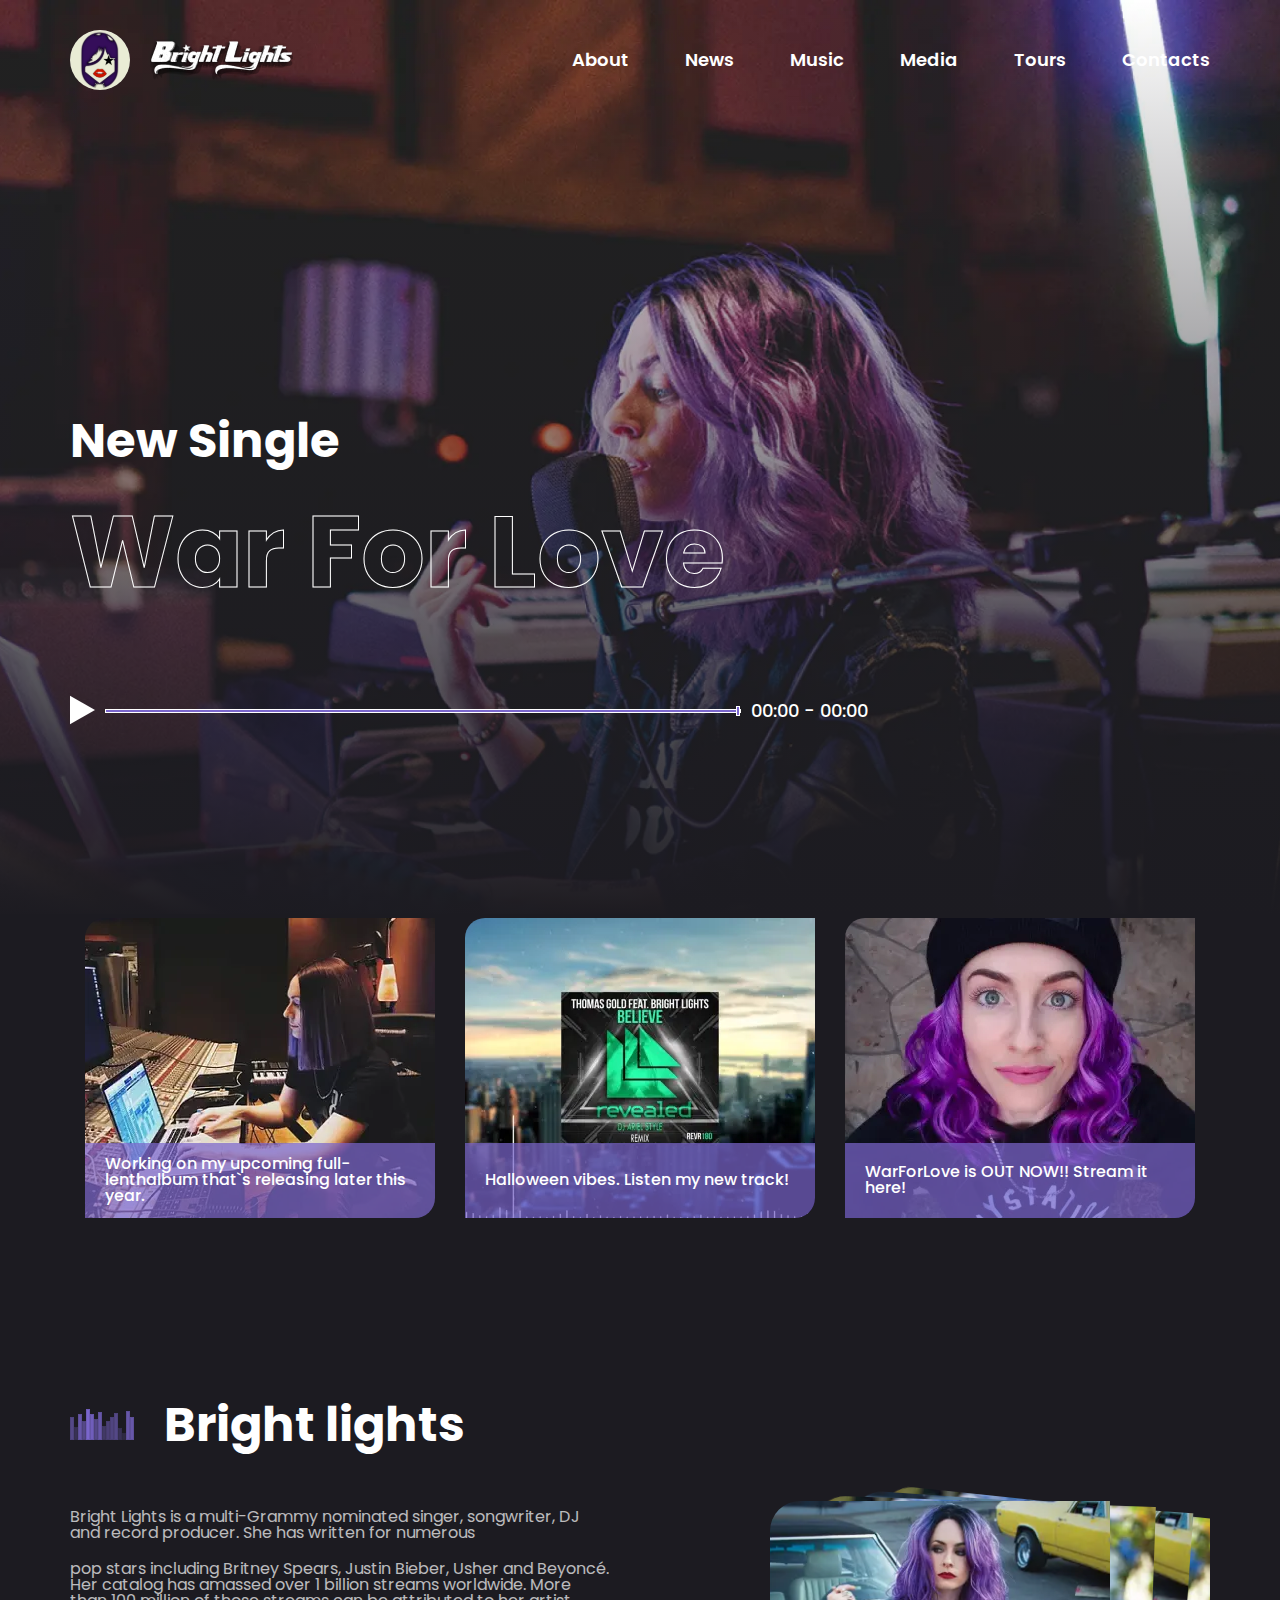
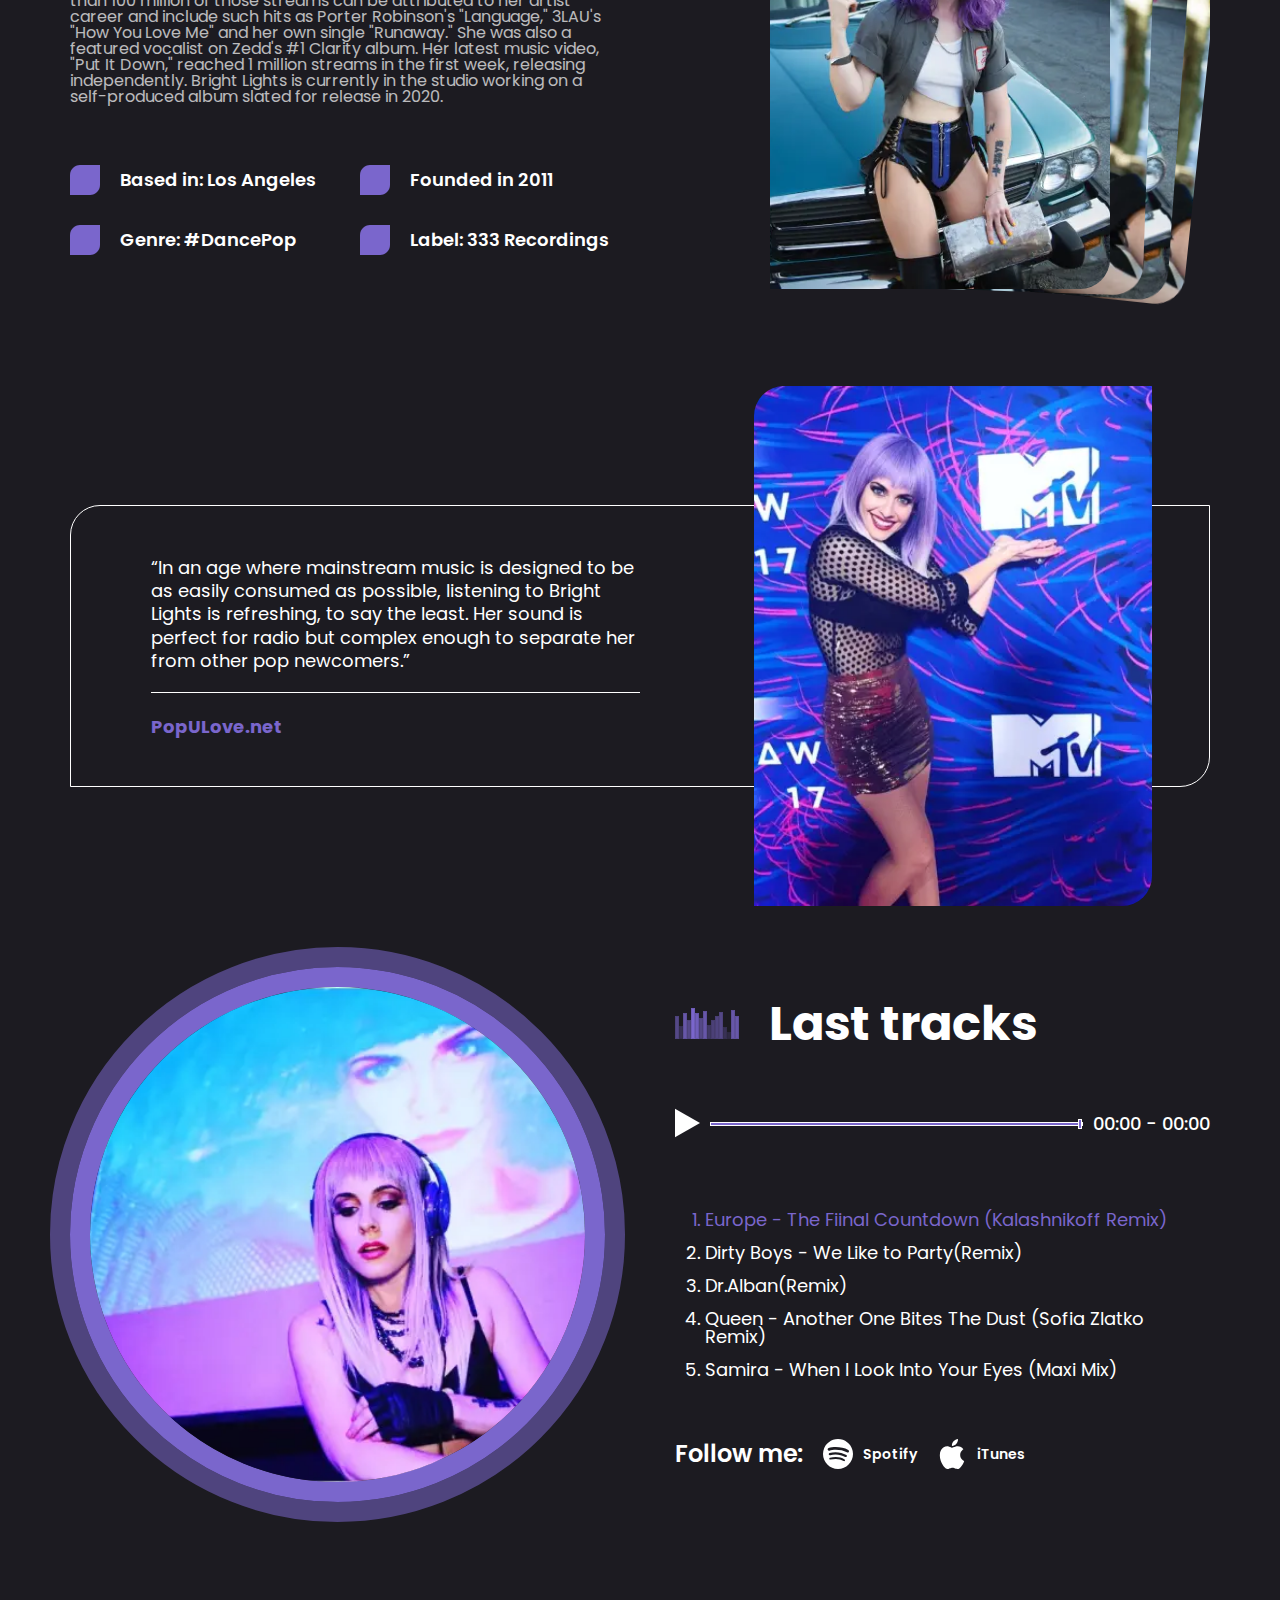
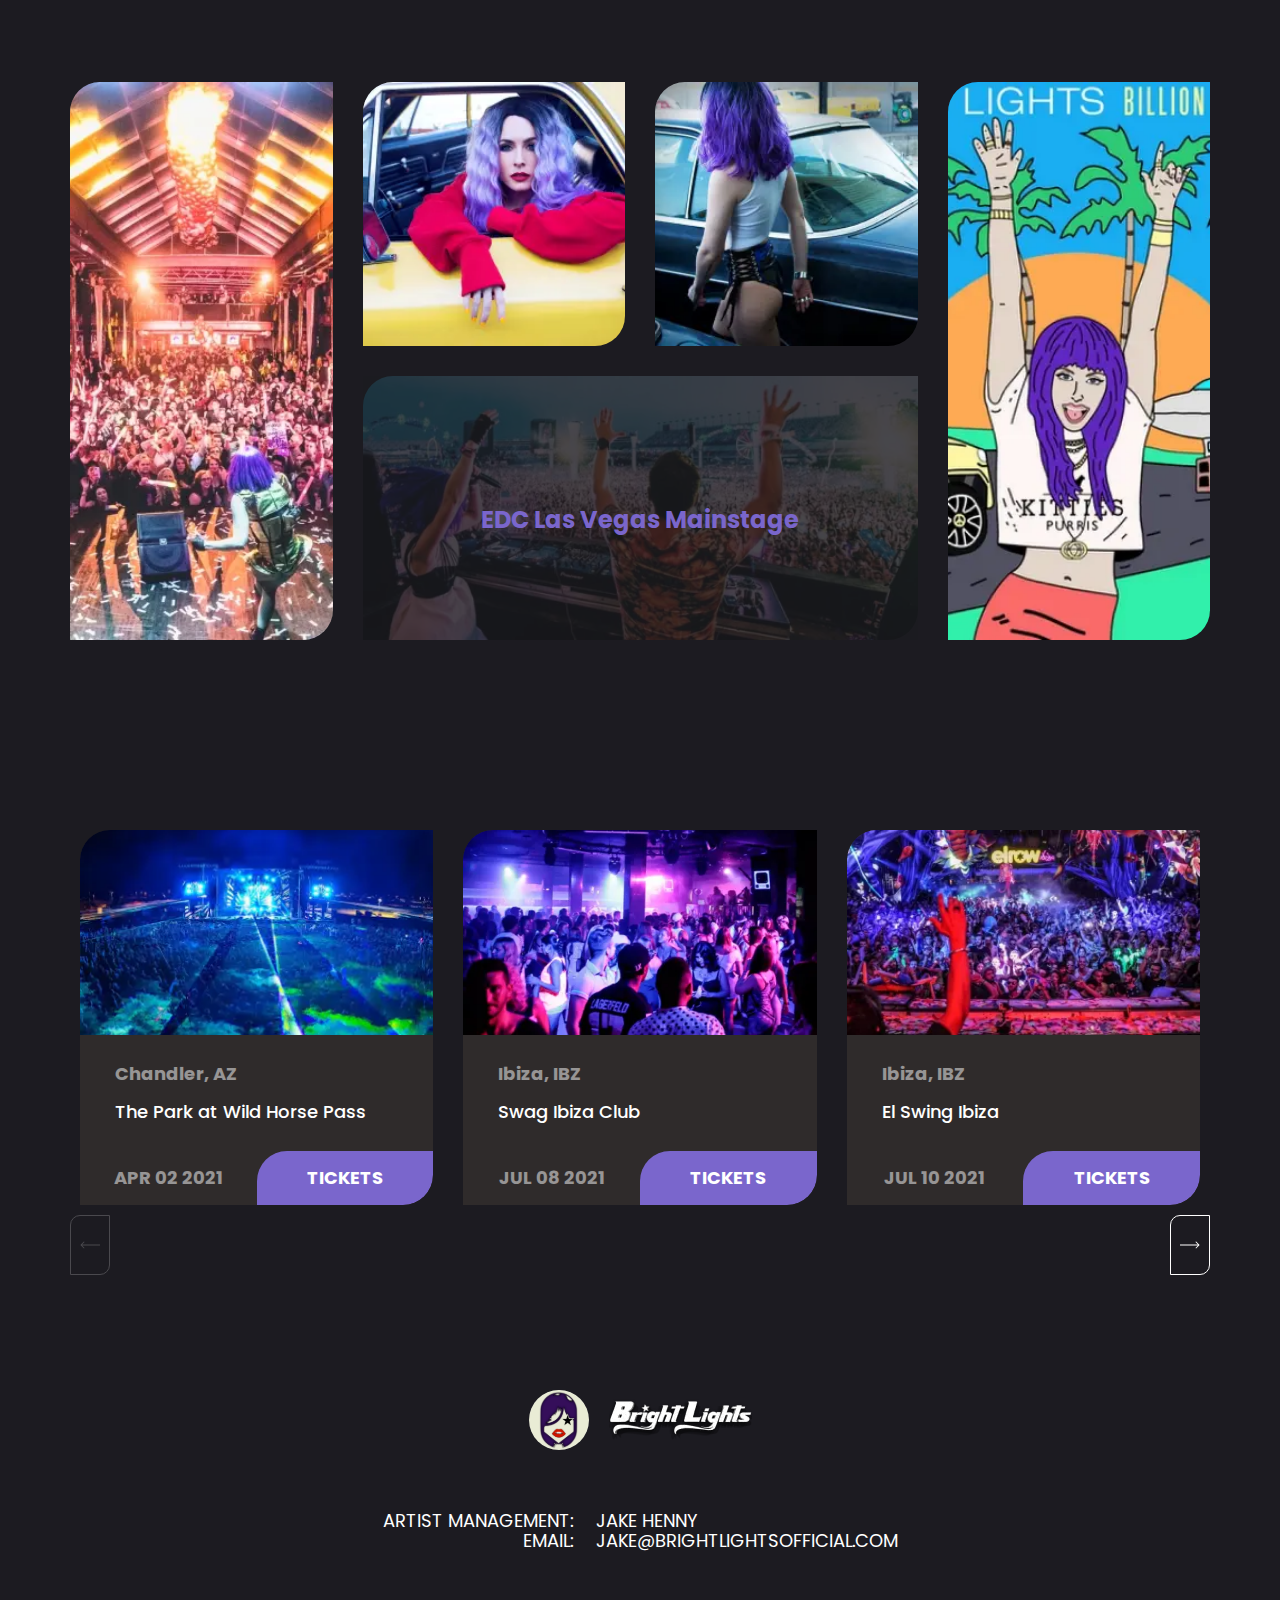
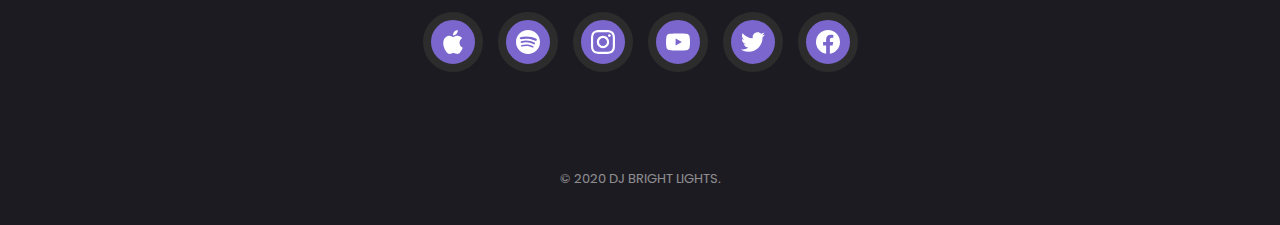
==== commit 7c9d221e: "Update index.html" ====
--- a/index.html
+++ b/index.html
@@ -356,11 +356,9 @@
 
 	</div>
 	
-	<script src="libs/gsap/gsap.min.js"></script>
-	<script src="libs/gsap/ScrollTrigger.min.js"></script>
-	<script src="libs/gsap/ScrollSmoother.min.js"></script>
+
 	<script src="js/app.js"></script>
 	
 </body>
 
-</html>+</html>
